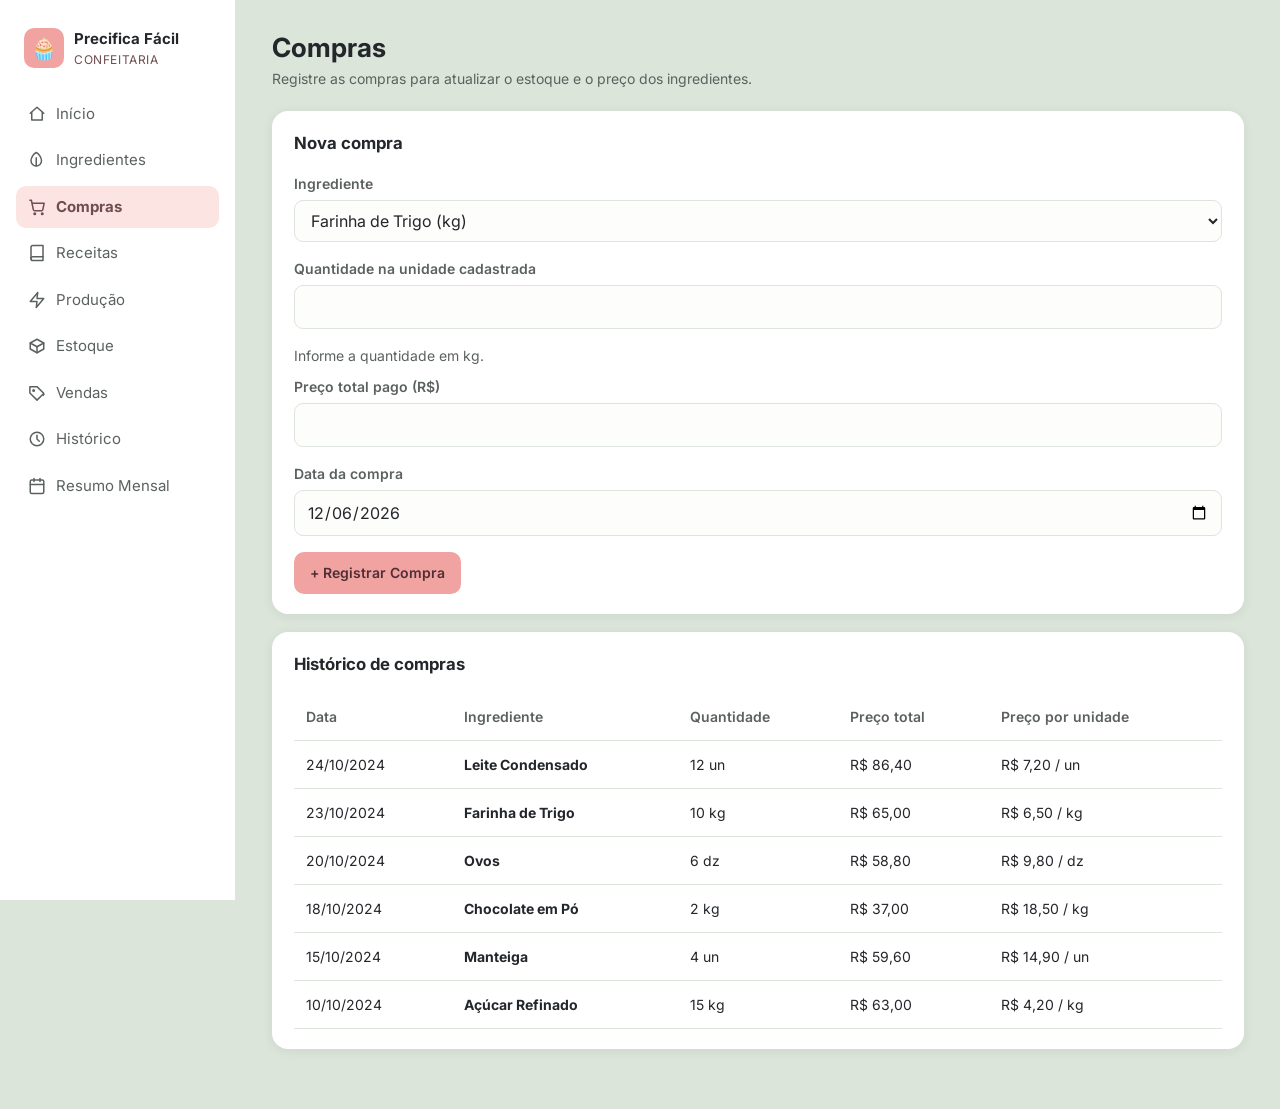
==== pages/compras.html @ 62ad1d9d "Initial commit Co-authored-by: Copilot <223556219+Copilot@users.noreply.github.com>" ====
<!DOCTYPE html>
<html lang="pt-BR">
<head>
  <meta charset="UTF-8">
  <meta name="viewport" content="width=device-width, initial-scale=1.0">
  <title>Compras | Precifica Fácil</title>
  <link rel="preconnect" href="https://fonts.googleapis.com">
  <link href="https://fonts.googleapis.com/css2?family=Inter:wght@400;500;600;700;800&amp;display=swap" rel="stylesheet">
  <link rel="stylesheet" href="../style.css">

  <!-- defer espera o HTML ficar pronto e mantém a ordem destes três arquivos. -->
  <script src="../js/dados.js" defer></script>
  <script src="../js/core/formatacao.js" defer></script>
  <script src="../js/core/consultas.js" defer></script>
  <script src="../js/core/calculos.js" defer></script>
  <script src="../js/core/interface.js" defer></script>
  <script src="../js/pages/compras.js" defer></script>
</head>
<body>
  <a href="#conteudo" class="pular-menu">Ir para o conteúdo</a>
  <div class="aplicacao">
    <!-- Este menu é igual em todas as telas. aria-current marca a tela atual. -->
    <aside class="menu-lateral">
      <a class="marca" href="index.html">
        <span class="marca-icone" aria-hidden="true">🧁</span>
        <span><strong>Precifica Fácil</strong><small>CONFEITARIA</small></span>
      </a>
      <nav class="menu" aria-label="Menu principal">
        <a class="menu-link" href="index.html">
          <svg aria-hidden="true" viewBox="0 0 24 24" fill="none" stroke-width="2" stroke-linecap="round" stroke-linejoin="round"><path d="M3 11l9-8 9 8"/><path d="M5 10v10h14V10"/></svg>
          <span>Início</span>
        </a>
        <a class="menu-link" href="ingredientes.html">
          <svg aria-hidden="true" viewBox="0 0 24 24" fill="none" stroke-width="2" stroke-linecap="round" stroke-linejoin="round"><path d="M11 20A7 7 0 0 1 4 13c0-4 3-9 7-11 4 2 7 7 7 11a7 7 0 0 1-7 7z"/><path d="M11 20V9"/></svg>
          <span>Ingredientes</span>
        </a>
        <a class="menu-link" href="compras.html" aria-current="page">
          <svg aria-hidden="true" viewBox="0 0 24 24" fill="none" stroke-width="2" stroke-linecap="round" stroke-linejoin="round"><circle cx="9" cy="21" r="1"/><circle cx="19" cy="21" r="1"/><path d="M2.5 3h2l2.6 12.4a2 2 0 0 0 2 1.6h8.7a2 2 0 0 0 2-1.6L21.5 7H6"/></svg>
          <span>Compras</span>
        </a>
        <a class="menu-link" href="receitas.html">
          <svg aria-hidden="true" viewBox="0 0 24 24" fill="none" stroke-width="2" stroke-linecap="round" stroke-linejoin="round"><path d="M4 19.5A2.5 2.5 0 0 1 6.5 17H20"/><path d="M6.5 2H20v20H6.5A2.5 2.5 0 0 1 4 19.5v-15A2.5 2.5 0 0 1 6.5 2z"/></svg>
          <span>Receitas</span>
        </a>
        <a class="menu-link" href="producao.html">
          <svg aria-hidden="true" viewBox="0 0 24 24" fill="none" stroke-width="2" stroke-linecap="round" stroke-linejoin="round"><polygon points="13 2 3 14 12 14 11 22 21 10 12 10 13 2"/></svg>
          <span>Produção</span>
        </a>
        <a class="menu-link" href="estoque.html">
          <svg aria-hidden="true" viewBox="0 0 24 24" fill="none" stroke-width="2" stroke-linecap="round" stroke-linejoin="round"><path d="M21 8l-9-5-9 5 9 5 9-5z"/><path d="M3 8v8l9 5 9-5V8"/><path d="M12 13v8"/></svg>
          <span>Estoque</span>
        </a>
        <a class="menu-link" href="vendas.html">
          <svg aria-hidden="true" viewBox="0 0 24 24" fill="none" stroke-width="2" stroke-linecap="round" stroke-linejoin="round"><path d="M20.6 12.9L12 21.5 2.5 12 2.5 3.5 12 3.5l8.6 8.6a2 2 0 0 1 0 2.8z"/><circle cx="7.5" cy="8.5" r="1"/></svg>
          <span>Vendas</span>
        </a>
        <a class="menu-link" href="historico.html">
          <svg aria-hidden="true" viewBox="0 0 24 24" fill="none" stroke-width="2" stroke-linecap="round" stroke-linejoin="round"><circle cx="12" cy="12" r="9"/><path d="M12 7v5l3 3"/></svg>
          <span>Histórico</span>
        </a>
        <a class="menu-link" href="resumo.html">
          <svg aria-hidden="true" viewBox="0 0 24 24" fill="none" stroke-width="2" stroke-linecap="round" stroke-linejoin="round"><rect x="3" y="4" width="18" height="18" rx="2"/><path d="M16 2v4M8 2v4M3 10h18"/></svg>
          <span>Resumo Mensal</span>
        </a>
      </nav>
    </aside>

    <!-- Aqui começa o conteúdo exclusivo desta tela. -->
    <main id="conteudo" class="conteudo">
      <header class="cabecalho-pagina">
        <div>
          <h1>Compras</h1>
          <p class="texto-secundario">Registre as compras para atualizar o estoque e o preço dos ingredientes.</p>
        </div>
        <div class="acoes"></div>
      </header>
      <div class="grade-duas-colunas">
        <section class="cartao">
          <h2>Nova compra</h2>
          <form id="formulario-compra">
          <div class="campo">
            <label for="compra-ingrediente">Ingrediente</label>
            <select id="compra-ingrediente" required></select>
          </div>          <div class="campo">
            <label for="compra-quantidade">Quantidade na unidade cadastrada</label>
            <input type="number" id="compra-quantidade" min="0.001" step="0.001" required aria-describedby="compra-unidade">
          </div>            <p id="compra-unidade" class="nota"></p>
          <div class="campo">
            <label for="compra-preco">Preço total pago (R$)</label>
            <input type="number" id="compra-preco" min="0.01" step="0.01" required>
          </div>          <div class="campo">
            <label for="compra-data">Data da compra</label>
            <input type="date" id="compra-data" required>
          </div><button type="submit" class="botao botao-principal">+ Registrar Compra</button>
          </form>
        </section>
        <section class="cartao">
          <h2>Histórico de compras</h2>
        <div class="tabela-rolagem" role="region" aria-label="Histórico de compras" tabindex="0">
          <table>
            <caption class="somente-leitor">Histórico de compras</caption>
            <thead>
              <tr>
                <th scope="col">Data</th>
                <th scope="col">Ingrediente</th>
                <th scope="col">Quantidade</th>
                <th scope="col">Preço total</th>
                <th scope="col">Preço por unidade</th>
              </tr>
            </thead>
            <!-- O JavaScript desta tela preenche as linhas abaixo. -->
            <tbody id="tabela-compras"></tbody>

          </table>
        </div>
        </section>
      </div>
    </main>
  </div>


  <noscript><p>Ative o JavaScript para usar os cadastros e os cálculos.</p></noscript>
  <!-- Avisos de erro permanecem visíveis; mensagens de sucesso somem sozinhas. -->
  <p id="mensagem" class="mensagem" role="status" aria-live="polite" hidden></p>
</body>
</html>
---- style.css ----
/*
 * Ponto de entrada dos estilos compartilhados.
 * Os arquivos importados mantêm a ordem original das regras.
 */
@import url("assets/css/base.css");
@import url("assets/css/layout.css");
@import url("assets/css/components.css");
@import url("assets/css/pages.css");
@import url("assets/css/responsive.css");
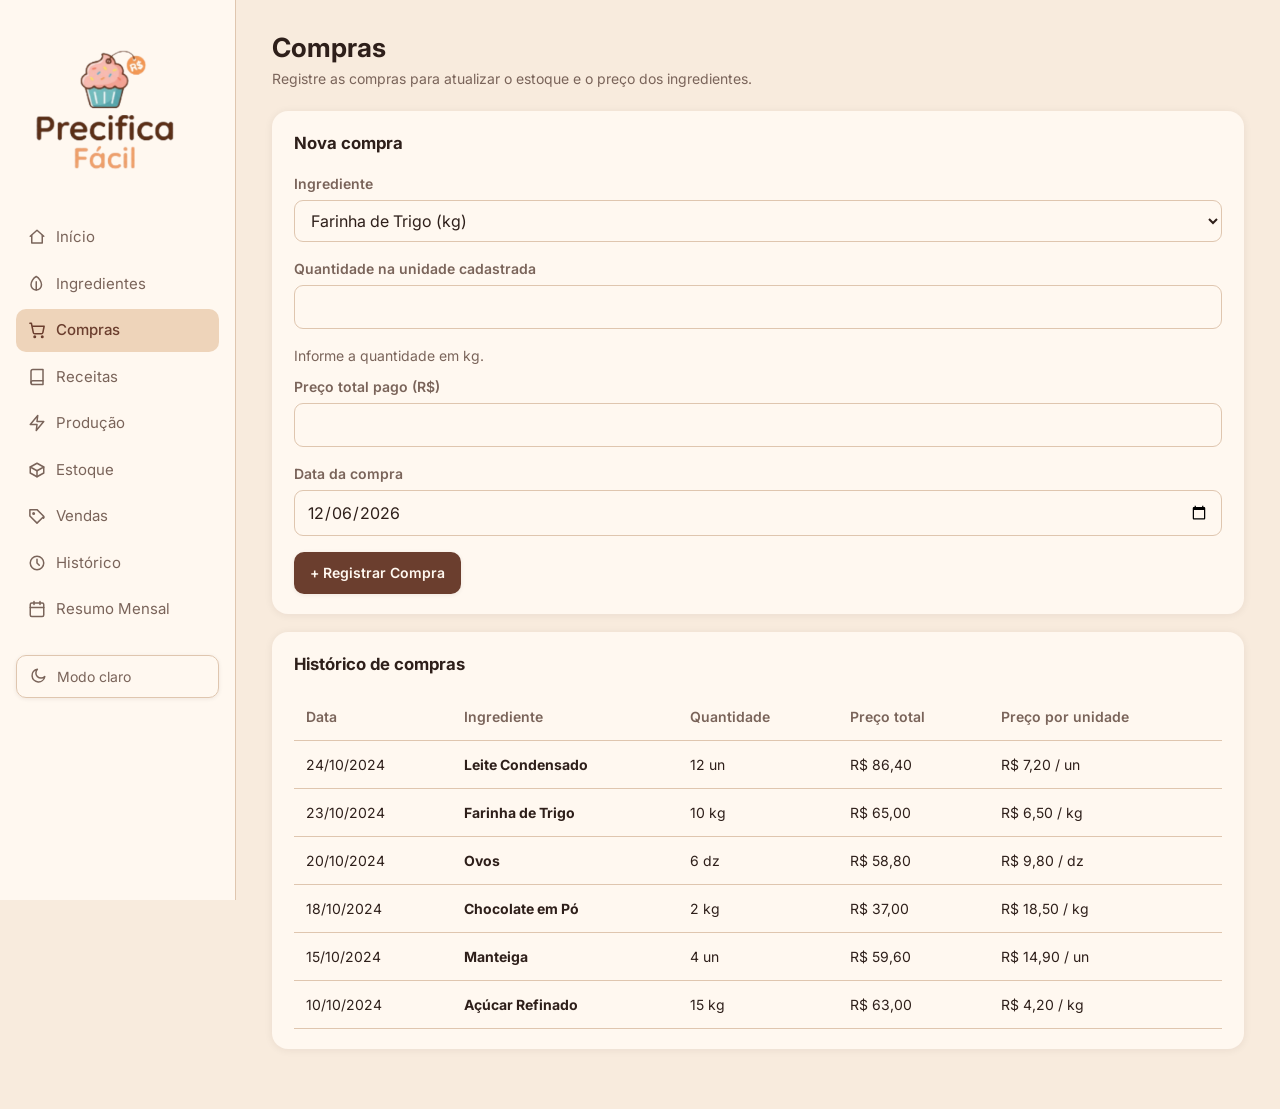
==== commit 33051314: "feat: add dark/light theme toggle with saved preference" ====
--- a/pages/compras.html
+++ b/pages/compras.html
@@ -6,6 +6,7 @@
   <title>Compras | Precifica Fácil</title>
   <link rel="preconnect" href="https://fonts.googleapis.com">
   <link href="https://fonts.googleapis.com/css2?family=Inter:wght@400;500;600;700;800&amp;display=swap" rel="stylesheet">
+  <script src="../js/core/tema.js"></script>
   <link rel="stylesheet" href="../style.css">
 
   <!-- defer espera o HTML ficar pronto e mantém a ordem destes três arquivos. -->
@@ -22,8 +23,7 @@
     <!-- Este menu é igual em todas as telas. aria-current marca a tela atual. -->
     <aside class="menu-lateral">
       <a class="marca" href="index.html">
-        <span class="marca-icone" aria-hidden="true">🧁</span>
-        <span><strong>Precifica Fácil</strong><small>CONFEITARIA</small></span>
+        <img class="marca-logo" src="../assets/logo-precifica-facil.png" alt="Precifica Fácil">
       </a>
       <nav class="menu" aria-label="Menu principal">
         <a class="menu-link" href="index.html">
@@ -63,6 +63,10 @@
           <span>Resumo Mensal</span>
         </a>
       </nav>
+      <button class="alternador-tema" type="button" data-alternar-tema aria-pressed="false" aria-label="Modo claro ativado">
+        <svg aria-hidden="true" viewBox="0 0 24 24" fill="none" stroke-width="2" stroke-linecap="round" stroke-linejoin="round"><path d="M21 12.8A8.5 8.5 0 1 1 11.2 3 6.5 6.5 0 0 0 21 12.8z"/></svg>
+        <span data-tema-label>Modo claro</span>
+      </button>
     </aside>
 
     <!-- Aqui começa o conteúdo exclusivo desta tela. -->
